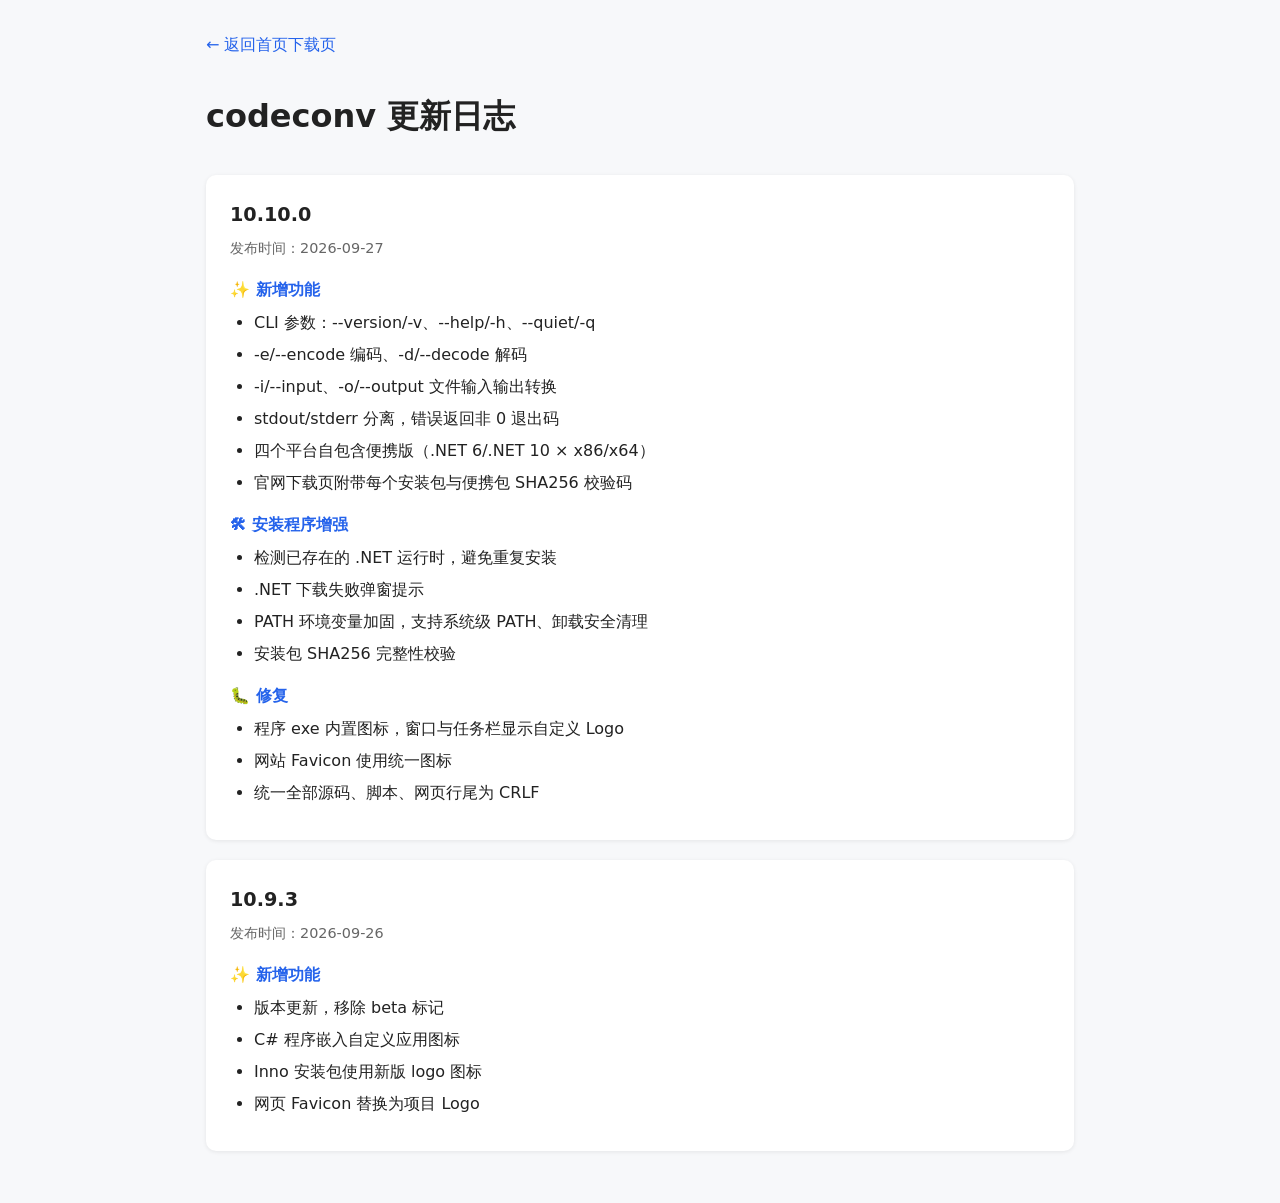
==== changelog.html @ cea2eac5 "feat: 完成旧版本下载页面，整套网站样式统一" ====
<!DOCTYPE html>
<html lang="zh-CN">

<head>
    <meta charset="UTF-8">
    <meta name="viewport" content="width=device-width, initial-scale=1.0">
    <title>codeconv 更新日志</title>
    <link rel="icon" href="./image/logo-icon.ico">
    <style>
        * {
            box-sizing: border-box;
            margin: 0;
            padding: 0
        }

        body {
            font-family: system-ui, Segoe UI, Microsoft YaHei;
            background: #f7f8fa;
            color: #222;
            max-width: 900px;
            margin: 0 auto;
            padding: 2rem 1rem;
            line-height: 1.65
        }

        h1 {
            margin-bottom: 2rem
        }

        .back {
            margin-bottom: 2rem
        }

        .back a {
            color: #2563eb;
            text-decoration: none
        }

        .back a:hover {
            text-decoration: underline
        }

        .version {
            background: #fff;
            border-radius: 10px;
            padding: 1.5rem;
            margin-bottom: 1.25rem;
            box-shadow: 0 1px 4px rgba(0, 0, 0, .08)
        }

        .version h2 {
            font-size: 1.2rem;
            margin-bottom: .4rem
        }

        .time {
            color: #666;
            font-size: .9rem;
            margin-bottom: 1rem
        }

        h3 {
            font-size: 1rem;
            margin: 1rem 0 .4rem;
            color: #2563eb
        }

        ul {
            padding-left: 1.5rem;
            margin-bottom: .6rem
        }

        li {
            margin-bottom: .35rem
        }
    </style>
</head>

<body>
    <div class="back"><a href="./index.html">← 返回首页下载页</a></div>
    <h1>codeconv 更新日志</h1>

    <div class="version">
        <h2>10.10.0</h2>
        <div class="time">发布时间：2026-09-27</div>
        <h3>✨ 新增功能</h3>
        <ul>
            <li>CLI 参数：--version/-v、--help/-h、--quiet/-q</li>
            <li>-e/--encode 编码、-d/--decode 解码</li>
            <li>-i/--input、-o/--output 文件输入输出转换</li>
            <li>stdout/stderr 分离，错误返回非 0 退出码</li>
            <li>四个平台自包含便携版（.NET 6/.NET 10 × x86/x64）</li>
            <li>官网下载页附带每个安装包与便携包 SHA256 校验码</li>
        </ul>
        <h3>🛠 安装程序增强</h3>
        <ul>
            <li>检测已存在的 .NET 运行时，避免重复安装</li>
            <li>.NET 下载失败弹窗提示</li>
            <li>PATH 环境变量加固，支持系统级 PATH、卸载安全清理</li>
            <li>安装包 SHA256 完整性校验</li>
        </ul>
        <h3>🐛 修复</h3>
        <ul>
            <li>程序 exe 内置图标，窗口与任务栏显示自定义 Logo</li>
            <li>网站 Favicon 使用统一图标</li>
            <li>统一全部源码、脚本、网页行尾为 CRLF</li>
        </ul>
    </div>

    <div class="version">
        <h2>10.9.3</h2>
        <div class="time">发布时间：2026-09-26</div>
        <h3>✨ 新增功能</h3>
        <ul>
            <li>版本更新，移除 beta 标记</li>
            <li>C# 程序嵌入自定义应用图标</li>
            <li>Inno 安装包使用新版 logo 图标</li>
            <li>网页 Favicon 替换为项目 Logo</li>
        </ul>
    </div>

</body>

</html>
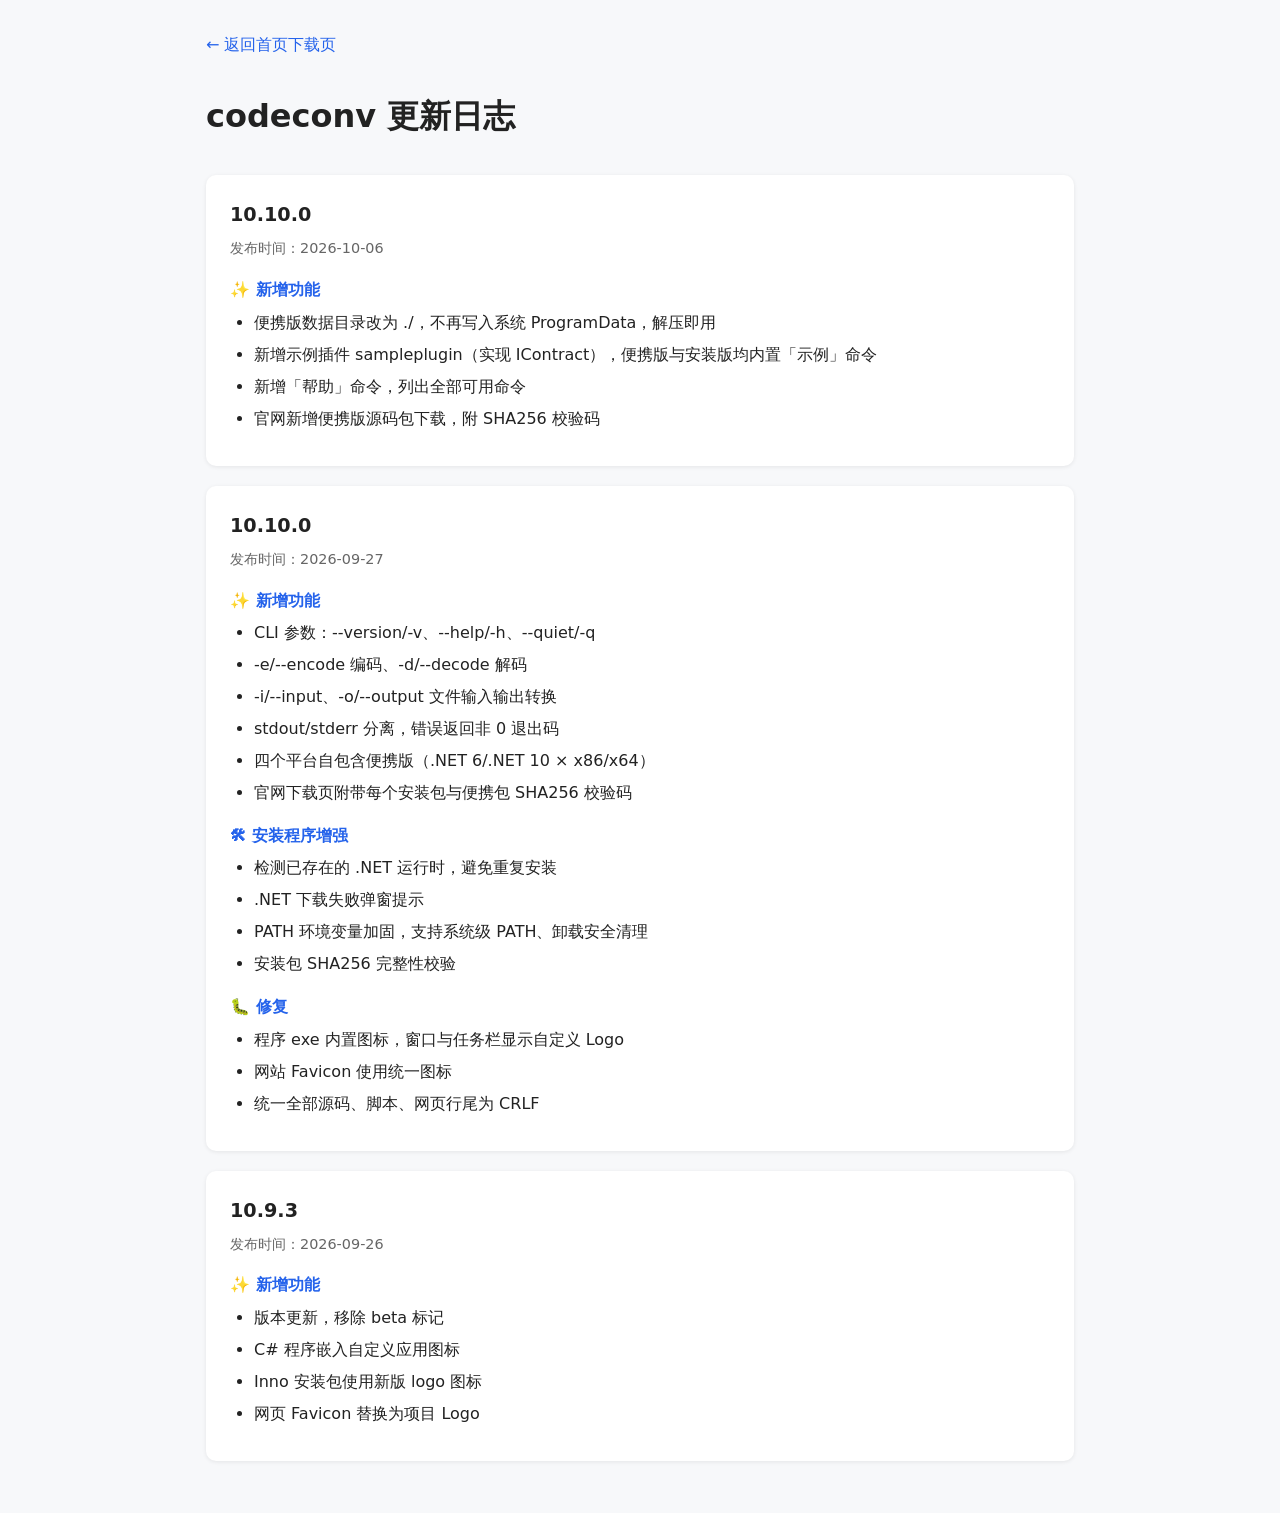
==== commit b4ebb803: "Initial commit" ====
--- a/changelog.html
+++ b/changelog.html
@@ -82,6 +82,18 @@
 
     <div class="version">
         <h2>10.10.0</h2>
+        <div class="time">发布时间：2026-10-06</div>
+        <h3>✨ 新增功能</h3>
+        <ul>
+            <li>便携版数据目录改为 ./，不再写入系统 ProgramData，解压即用</li>
+            <li>新增示例插件 sampleplugin（实现 IContract），便携版与安装版均内置「示例」命令</li>
+            <li>新增「帮助」命令，列出全部可用命令</li>
+            <li>官网新增便携版源码包下载，附 SHA256 校验码</li>
+        </ul>
+    </div>
+
+    <div class="version">
+        <h2>10.10.0</h2>
         <div class="time">发布时间：2026-09-27</div>
         <h3>✨ 新增功能</h3>
         <ul>
